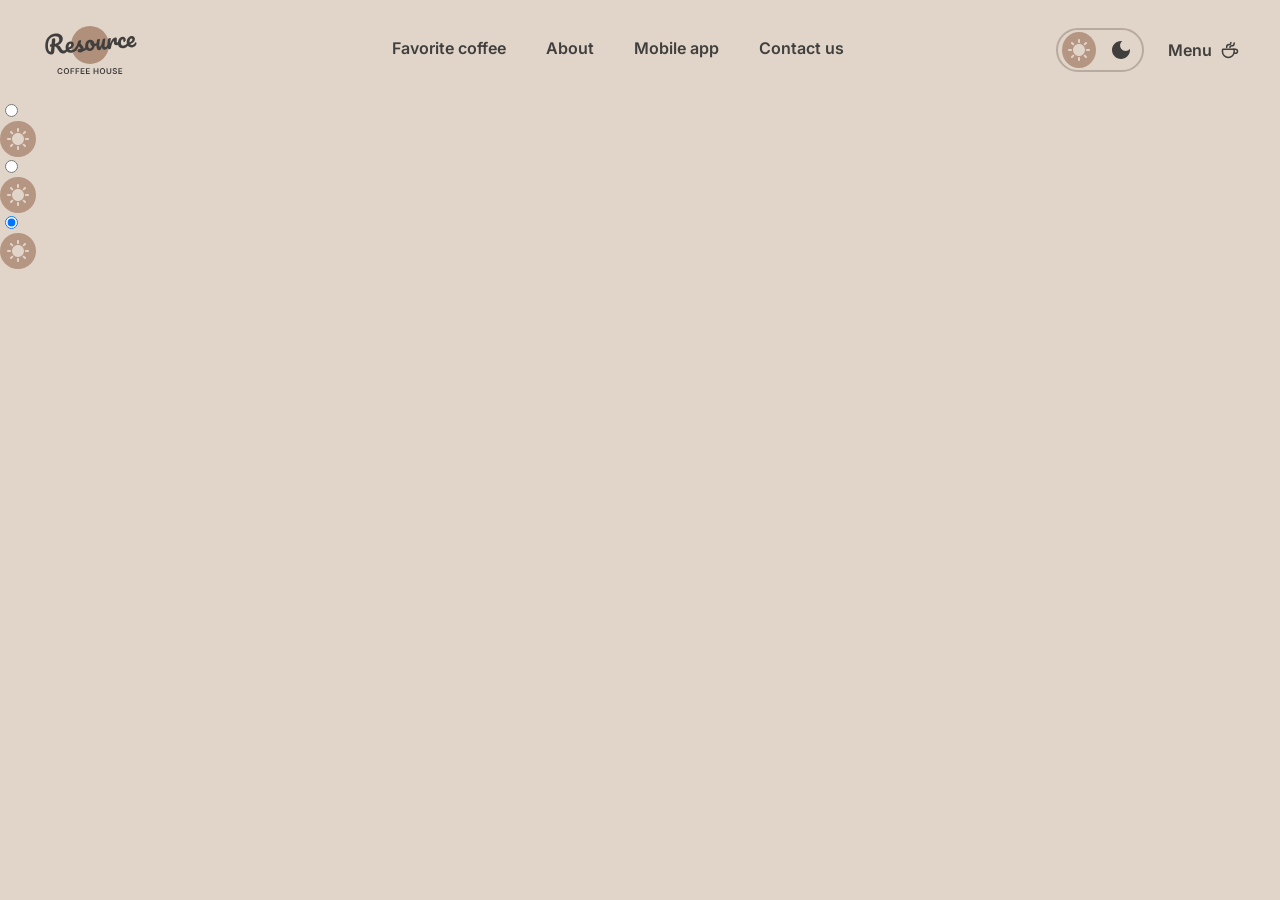
==== menu.html @ 15c205c2 "add: footer , init menu.html, menu.css" ====
<!DOCTYPE html>
<html lang="en">
<head>
    <meta charset="UTF-8">
    <meta name="viewport" content="width=device-width, initial-scale=1.0">
    <title>Document</title>
    <link rel="stylesheet" href="./css/style.css">
</head>
<body>
    <header  class="header">
   
        <div class="wrapper">
            <div class="header__wrapper">
                <div class="header__logo">
                    <a href="/" class="header__logo-link">
                        <img src="./img/svg/logo.svg" alt="COFFE HOUSE" class="header__logo-pic">
                    </a>
                </div>
                <nav class="header__navlog">
                      <ul class="header__list">
                        <li class="header__item">
                            <a href="#!" class="header__link">Favorite coffee</a>
                        </li>
                        <li class="header__item">
                            <a href="#!" class="header__link">About</a>
                        </li>
                        <li class="header__item">
                            <a href="#!" class="header__link">Mobile app</a>
                        </li>
                        <li class="header__item">
                            <a href="#!" class="header__link">Contact us</a>
                        </li>
                      </ul>  
                </nav>
                 <div class="header__action">
                    <div class="theme-switch">
                        <input type="radio" name="theme" id="light" checked>
                        <label for="light" class="theme-option sun"><img src="./img/svg/Sun.svg" alt="Sun" class="header__sun-pic"></label>
                      
                        <input type="radio" name="theme" id="dark">
                        <label for="dark" class="theme-option moon"><img src="./img/svg/Moon.svg" alt="Moon" class="header__moon-pic"></label>
                      </div>
                    <div class="header__action-coffe">
                        <a href="#!" class="header__coffe-link">Menu</a>
                        <img src="./img/svg/coffee-cup.svg" alt="COFFE CUP" class="header__coffe-pic">
                    </div>
                </div>
            </div>
        </div>
   </header>
   <main class="main">
<div class="main-wrapper">
    <div class="offer">
        <h1 class="offer__title"></h1>
        <div class="offer-switch">
            <input type="radio" name="theme" id="coffee" checked>
            <label for="light" class="theme-option sun"><img src="./img/svg/Sun.svg" alt="Sun" class="header__sun-pic"></label>

            <input type="radio" name="theme" id="light" checked>
            <label for="light" class="theme-option sun"><img src="./img/svg/Sun.svg" alt="Sun" class="header__sun-pic"></label>

            <input type="radio" name="theme" id="light" checked>
            <label for="light" class="theme-option sun"><img src="./img/svg/Sun.svg" alt="Sun" class="header__sun-pic"></label>
        </div>
    </div>
</div>
   </main>
</body>
</html>
---- css/style.css ----
@import url("./menu.css");
/* inter-regular - latin */
/* inter-regular - latin */
@font-face {
    font-display: swap; /* Check https://developer.mozilla.org/en-US/docs/Web/CSS/@font-face/font-display for other options. */
    font-family: 'Inter';
    font-style: normal;
    font-weight: 400;
    src: url('../fonts/inter-v20-latin-regular.woff2') format('woff2'); /* Chrome 36+, Opera 23+, Firefox 39+, Safari 12+, iOS 10+ */
  }
  /* inter-500 - latin */
  @font-face {
    font-display: swap; /* Check https://developer.mozilla.org/en-US/docs/Web/CSS/@font-face/font-display for other options. */
    font-family: 'Inter';
    font-style: normal;
    font-weight: 500;
    src: url('../fonts/inter-v20-latin-500.woff2') format('woff2'); /* Chrome 36+, Opera 23+, Firefox 39+, Safari 12+, iOS 10+ */
  }
  /* inter-600 - latin */
  @font-face {
    font-display: swap; /* Check https://developer.mozilla.org/en-US/docs/Web/CSS/@font-face/font-display for other options. */
    font-family: 'Inter';
    font-style: normal;
    font-weight: 600;
    src: url('../fonts/inter-v20-latin-600.woff2') format('woff2'); /* Chrome 36+, Opera 23+, Firefox 39+, Safari 12+, iOS 10+ */
  }
  /* inter-600italic - latin */
  @font-face {
    font-display: swap; /* Check https://developer.mozilla.org/en-US/docs/Web/CSS/@font-face/font-display for other options. */
    font-family: 'Inter';
    font-style: italic;
    font-weight: 600;
    src: url('../fonts/inter-v20-latin-600italic.woff2') format('woff2'); /* Chrome 36+, Opera 23+, Firefox 39+, Safari 12+, iOS 10+ */
  }
  html {
    box-sizing: border-box;
    background-color: #E1D4C9;
  }
  *, *::before, *::after {
    box-sizing: inherit;
  }
  body {
    margin: 0 auto;
  }
  .header {
    margin-top: 20px; 
    margin-bottom: 20px;
  }
  .wrapper {
    margin-left: 40px;
    margin-right: 40px;
  }
  .header__wrapper {
    max-width: 1360px;
    max-height: 60px;
    margin: 0 auto;
    font-family: Inter;
    font-weight: 600;
    font-size: 16px;
    line-height: 150%;
    display: flex;
    justify-content: space-between;
  }
.header__list {
    list-style: none;
}
.header__link {
    text-decoration: none;
    color: #403F3D;
}
.header__list {
    display: flex;
    flex-wrap: wrap;
}
.header__item {
    margin-right: 40px;
}
.header__item:last-child {
    margin-right: 0;
}
.header__action {
    display: flex;
    justify-content:center;
    margin: 8px 0;
    max-height: 44px;
    max-width: 184px;
}
.header__action-coffe {
    display: flex;
    justify-content: end;
    margin-left: 24px;
    align-items: center;
}
.header__coffe-pic {
    margin-left: 8px;
    max-width: 20px;
    max-height: 20px;
}
.header__coffe-link {
    text-decoration: none;
    color: #403F3D;
}

  /* Переключатель темы start */
.theme-switch input {
    position: absolute;
    opacity: 0;
    pointer-events: none;
  }
 
  .theme-switch {
    display: flex;
    align-items: center;
    max-width: 88px;
    max-height: 44px;
    border: 2px solid #b9aaa0;
    border-radius: 50px;
    padding: 4px;
  }
  
  .theme-option {
    display: flex;
    align-items: center;
    justify-content: center;
    width: 36px;
    height: 36px;
    border-radius: 50%;
    color: #333;
    font-size: 42px;
    cursor: pointer;
    transition: 0.3s;
  }
  .moon {
    margin-left: 8px;
  }
  .sun {
    background: #b59682;
    color: white;
  }
  #dark:checked + .moon {
    background: #403F3D;
    color: white;
  }
 
  #dark:checked ~ .sun {
    background: transparent;
    color: #333;
  }
   /* Переключатель темы end */

   /* Hero section start */
   .hero {
    max-width: 1360px;
    max-height: 644px;
    padding: 100px;
    border-radius: 40px;
    background-image: url(../img/jpg/img-hero.jpg);
    background-size: cover;
    background-position: center;
    background-repeat: no-repeat;
   }
   .hero__offer {
    display: flex;
    max-height: 444px;
    max-width: 530px;
    flex-direction: column;
   }
   .hero__title {
    margin-bottom: 40px;
   }
   
   .hero__title-text {
    font-family: Inter;
    font-weight: 600;
    font-size: 72px;
    line-height: 105%;
    color: #E1D4C9;
    margin: 0 auto;
   }
   .hero__title-text-italic {
    font-style: italic;
    color: #B0907A;
   }
   .hero__description {
    font-family: Inter;
    font-weight: 400;
    font-size: 16px;
    line-height: 150%;
    color: #E1D4C9;
    margin-bottom: 40px;
    max-width: 530px;
    max-height: 72px;
    margin-top: 0px;
   }
 .hero__description-text {
    margin: 0px;
   }
   .hero {
    margin: 0 auto;
   }
   /* .hero__button {
    width: 200px;
    height: 64px;
    border-radius: 100px;
    background-color: #E1D4C9;
   } */
   .hero__button {
    display: flex;
    align-items: center;
    justify-content: center;

    width: 200px;
    height: 64px;
    box-sizing: border-box;

    border-radius: 100px;
    background-color: #e1d4c9;

    text-decoration: none;
    cursor: pointer;

    transition: background-color 0.3s ease;
}
   .hero__offer-button-text {
    font-family: Inter;
    font-weight: 600;
    font-size: 16px;
    line-height: 150%;
    color: #403F3D;
   }
   /* Hero section end */

   /* Slider section start */
   .favorite-coffee {
   margin: 0 auto;
   max-width: 1440px;
    max-height: 799px;
   }
   .wrapper-line {
    margin-top: 100px;
    margin-bottom: 100px;
    display: flex;
    align-items: center;
    flex-direction: column;
    max-width: 1440px;
    max-height: 799px;
   }
   .slider__title-text {
    font-family: Inter;
    font-size: 60px;
    font-weight: 600;
    line-height: 125%;
    color: #403F3D;
    max-height: 75px;
    margin: 0 auto;
   }
   .slider__title-text-italic {
font-style: italic;
    color: #B0907A;
   }
   .slider {
    display: flex;
    align-items: center;
    width: min(100%, 1360px);
  height: min(100vh, 799px);
  justify-content: space-between;

   }
   .arrow {
    width: 60px;
    height: 60px;
    border-radius: 100%;
   }
   #coffeeImage {
    object-fit: contain;
  filter: drop-shadow(0 12px 8px rgba(70, 45, 30, 0.25));
   }
   .coffeeTitle {
   font-family: Inter;
    font-size: 24px;
    font-weight: 600;
    line-height: 125%;
    color: #403F3D;
    margin-top: 20px;
    margin-bottom: 16px;
   }
   .slide {
    display: flex;
    flex-direction: column;
    align-items: center;
   }
   .coffeeDescription {
    font-family: Inter;
    font-size: 10px;
    font-weight: 400;
    line-height: 150%;
    color: #403F3D;
    margin-top: 0px;
    margin-bottom: 16px;
   }
   .coffeePrice {
font-family: Inter;
    font-size: 24px;
    font-weight: 600;
    line-height: 125%;
    color: #403F3D;
   }
   .about {
    margin: 0 auto;
    max-width: 1440px;
    max-height: 1325px;
   }
   .wrapper-about {
    display: flex;
    align-items: center;
    flex-direction: column;
   }
   .about__text {
    font-family: Inter;
    font-size: 60px;
    font-weight: 600;
    line-height: 125%;
    color: #403F3D;
    margin-top: 0;
    margin-bottom: 40px;
   }
.about__text-italic {
    font-style: italic;
    color: #B0907A;
}






.about__container {
    display: grid;
    grid-template-columns: 1fr 1fr;
    gap: 40px;

    max-width: 1360px;
    margin: 0 auto;
}

.about__column {
    display: flex;
    flex-direction: column;
    gap: 40px;
}

.about__column img {
    display: block;
    /* width: 100%; */
    object-fit: cover;
    border-radius: 20px;
}

/* Первый столбик: 1 и 3 */
.about__first-img {
    height: 590px;
    width: 660px;
}

.about__three-img {
    height: 430px;
    width: 660px;
}

/* Второй столбик: 2 и 4 */
.about__second-img {
    height: 430px;
    width: 660px;
}

.about__four-img {
    height: 590px;
    width: 660px;
}

.mobile__app {
    max-width: 1360px;
    max-height: 630px;
    margin: 0 auto;
}
.wrapper-mobile {
    margin-top: 100px;
    display: flex;
    align-items: center;
    flex-direction: row-reverse;
    gap: 100px;
}
.mobile__model {
    object-fit: cover;
}
.mobile__container {
    display: flex;
    flex-direction: column;
    gap: 40px;
}
.mobile__title {
    font-family: Inter;
    font-size: 60px;
    font-weight: 600;
    line-height: 125%;
    color: #403F3D;
    margin-top: 0;
    margin-bottom: 0;
}
.mobile__title-italic {
    font-style: italic;
    color: #B0907A;
}
.mobile__text {
    font-family: Inter;
    font-size: 16px;
    font-weight: 400;
    line-height: 150%;
    color: #403F3D;
    margin-top: 0;
    margin-bottom: 0;
}

.mobile__buttons {
    display: flex;
    flex-direction: row;
    gap: 20px
}
.store-button {
    display: inline-flex;
    align-items: center;
    gap: 8px;

    width: 200px;
    height: 64px;
    padding: 20px 12px;

    box-sizing: border-box;
    border: 1px solid #70675f;
    border-radius: 40px;

    background-color: transparent;
    color: #403b37;
    text-decoration: none;

    transition: 0.3s ease;
}

.store-button:hover {
    background-color: #70675f;
    color: #ffffff;
}

.store-button__icon {
    object-fit: contain;
}

.button__content {
    display: flex;
    flex-direction: column;
    gap: 3px;
}

.button__available {
    font-family: Inter;
    font-size: 10px;
    font-weight: 600;
    line-height: 140%;
    color: #403F3D;
}

.button__name {
    font-family: Inter;
    font-size: 16px;
    font-weight: 600;
    line-height: 150%;
    color: #403F3D;
}


.footer {
    max-width: 1440px;
    margin: 0 auto;
}
.wrapper-footer {
margin: 100px 40px 40px 40px;
}
.contacts {
    max-width: 1360px;
    max-height: 450px;
    padding: 100px;
    display: flex;
    flex-direction: row;
    background-color: #665F55;
    border-radius: 40px;
    gap: 100px;
    align-items: center;

}
.contacts-title {
    font-family: Inter;
    font-size: 60px;
    font-weight: 600;
    line-height: 125%;
    color: #E1D4C9;
    margin-top: 0px;
    margin-bottom: 0px;
}
.contacts-italic {
    font-style: italic;
    color: #B0907A;
}
.contacts__offer {
    display: flex;
    flex-direction: column;
    gap: 40px;
}
.social {
    width: 60px;
    height: 60px;
    border-radius: 100%;
    border: 1px solid #C1B6AD;
    background-color: #665F55;
}
.contacts-social {
    display: flex;
    flex-direction: row;
    gap: 12px;
}
.contacts__info{
    display: flex;
    flex-direction: column;
    gap: 40px;
    max-width: 530px;
max-height: 186px;
align-items: flex-start;
}
.contacts__info-title{
font-family: Inter;
font-weight: 600;
font-size: 24px;
line-height: 125%;
color: #E1D4C9;
margin-top: 0px;
margin-bottom: 0px;
}
.contacts__item {
    font-family: Inter;
font-weight: 600;
font-size: 16px;
line-height: 150%;
color: #E1D4C9;
list-style: none;
}
.phone-link {
    text-decoration: none;
    color: #E1D4C9;
}
.contacts__list {
    display: flex;
    flex-direction: column;
    gap: 16px;
    margin: 0;
    padding: 0;
}
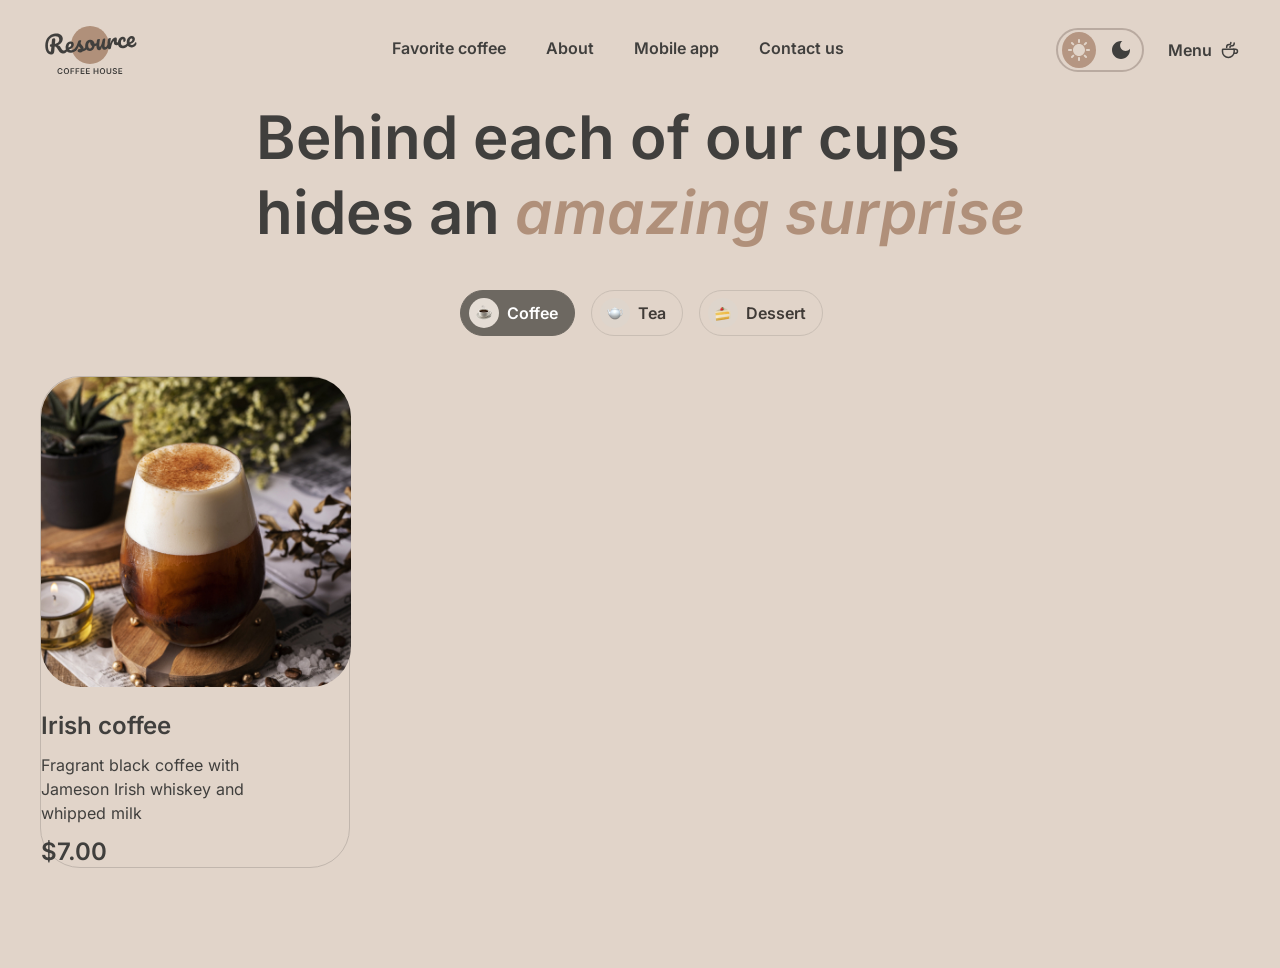
==== commit 7c775df1: "add: header, main menu" ====
--- a/menu.html
+++ b/menu.html
@@ -51,19 +51,46 @@
    <main class="main">
 <div class="main-wrapper">
     <div class="offer">
-        <h1 class="offer__title"></h1>
-        <div class="offer-switch">
-            <input type="radio" name="theme" id="coffee" checked>
-            <label for="light" class="theme-option sun"><img src="./img/svg/Sun.svg" alt="Sun" class="header__sun-pic"></label>
+        <h2 class="offer__title">Behind each of our cups<br>hides an <span class="offer__title-italic">amazing surprise</span></h2>
+        <div class="category-buttons">
+  <button class="category-button active">
+    <span class="icon-circle">
+      <img src="./img/png/icon1.png" alt="coffee" class="icon">
+    </span>
+    <span>Coffee</span>
+  </button>
 
-            <input type="radio" name="theme" id="light" checked>
-            <label for="light" class="theme-option sun"><img src="./img/svg/Sun.svg" alt="Sun" class="header__sun-pic"></label>
+  <button class="category-button">
+    <span class="icon-circle">
+      <img src="./img/png/icon2.png" alt="tea" class="icon">
+    </span>
+    <span>Tea</span>
+  </button>
 
-            <input type="radio" name="theme" id="light" checked>
-            <label for="light" class="theme-option sun"><img src="./img/svg/Sun.svg" alt="Sun" class="header__sun-pic"></label>
-        </div>
+  <button class="category-button">
+    <span class="icon-circle">
+      <img src="./img/png/icon3.png" alt="dessert" class="icon">
+    </span>
+    <span>Dessert</span>
+  </button>
+</div>
     </div>
 </div>
+<section class="grid">
+    <div class="wrapper-grid">
+    <article class="card">
+  <img src="/img/jpg/coffee-1.jpg" alt="Coffee-1" class="card-img">
+
+  <div class="card-content">
+   <div class="card__content-text">
+     <h2 class="card__title">Irish coffee</h2>
+    <p class="card__text">Fragrant black coffee with<br> Jameson Irish whiskey and<br> whipped milk</p>
+   </div>
+    <strong class="card__price">$7.00</strong>
+  </div>
+</article>
+    </div>
+</section>
    </main>
 </body>
 </html>
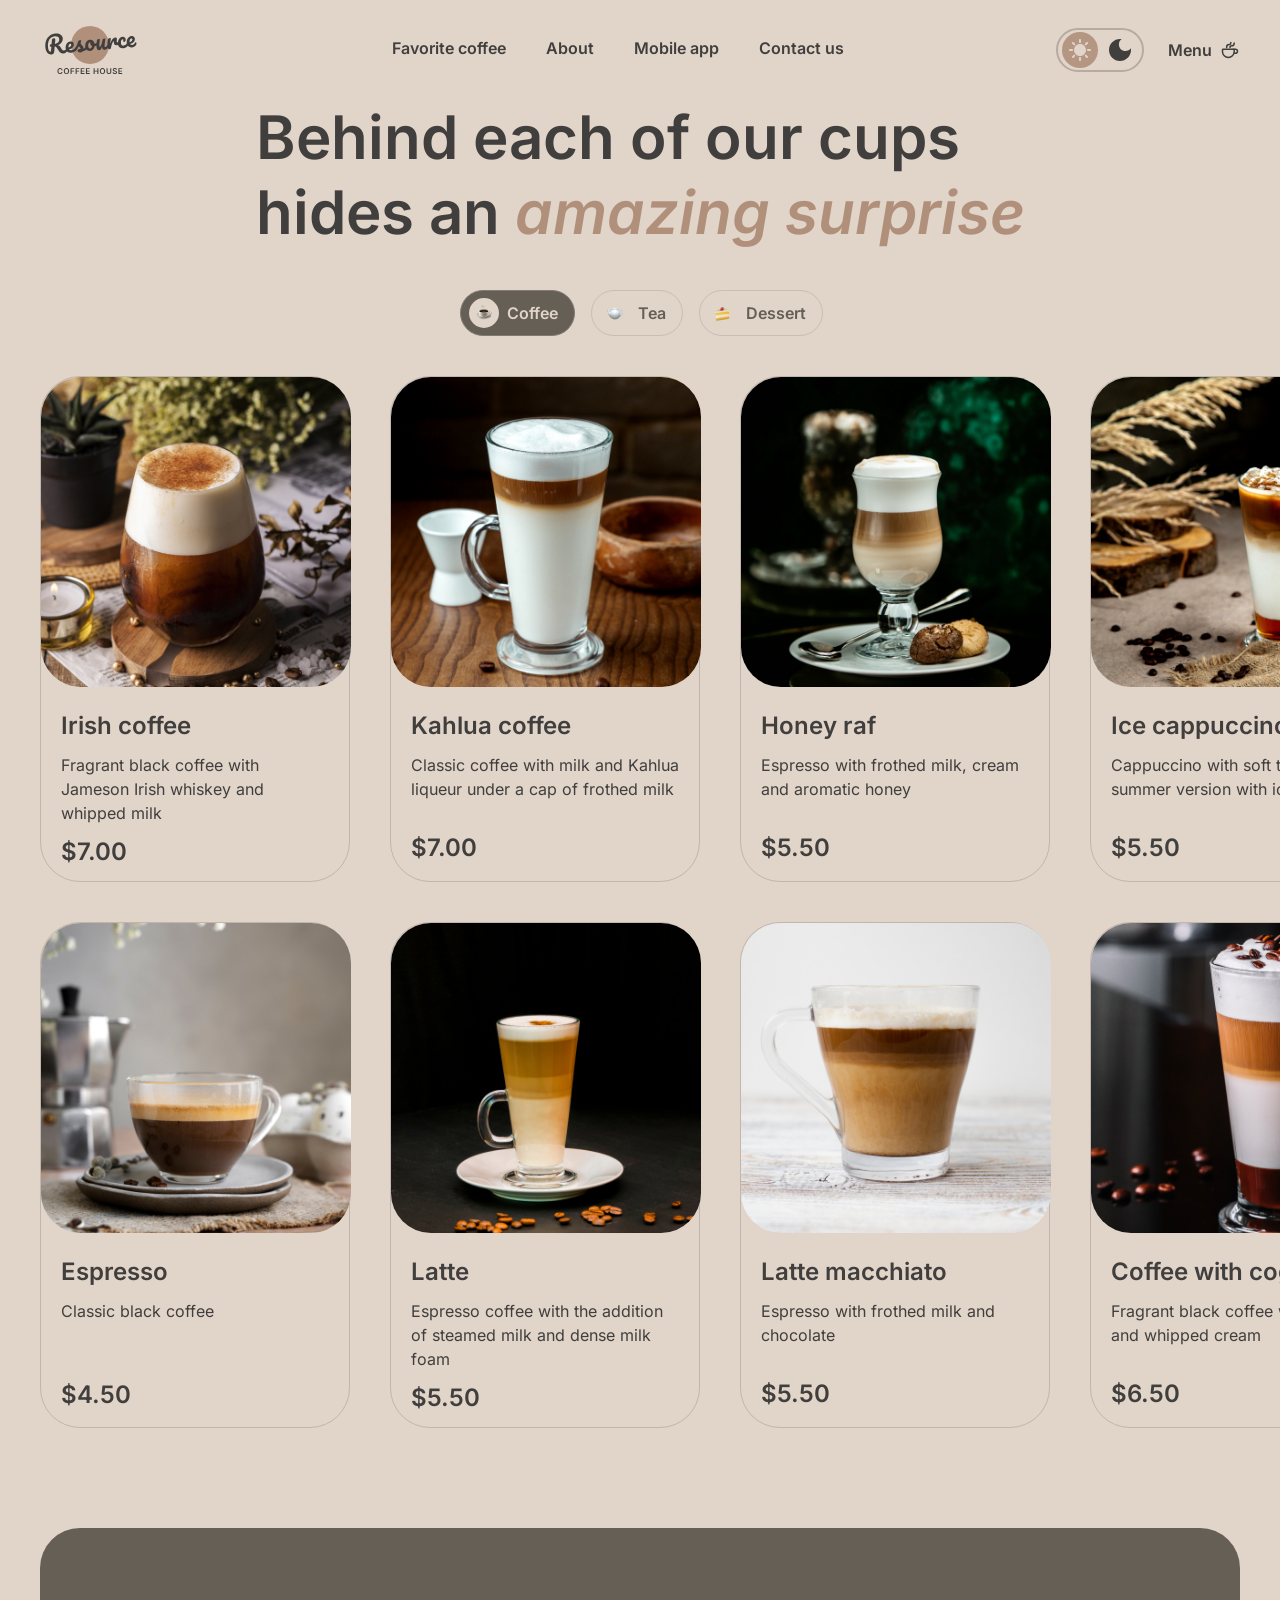
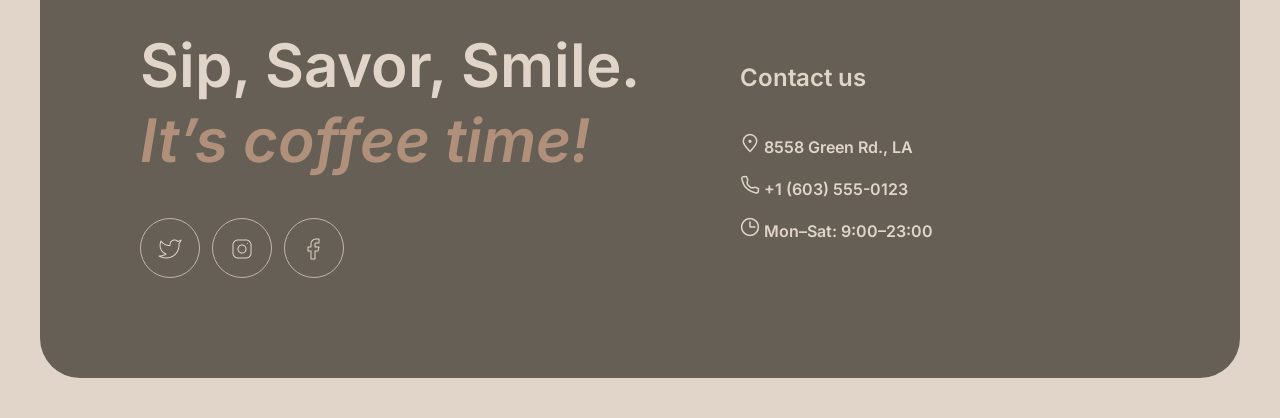
==== commit 23e53bee: "add: menu , dark theme fix: link and button" ====
--- a/menu.html
+++ b/menu.html
@@ -17,21 +17,21 @@
                     </a>
                 </div>
                 <nav class="header__navlog">
-                      <ul class="header__list">
-                        <li class="header__item">
-                            <a href="#!" class="header__link">Favorite coffee</a>
-                        </li>
-                        <li class="header__item">
-                            <a href="#!" class="header__link">About</a>
-                        </li>
-                        <li class="header__item">
-                            <a href="#!" class="header__link">Mobile app</a>
-                        </li>
-                        <li class="header__item">
-                            <a href="#!" class="header__link">Contact us</a>
-                        </li>
-                      </ul>  
-                </nav>
+                    <ul class="header__list">
+                      <li class="header__item">
+                          <a href="#favorite" class="header__link">Favorite coffee</a>
+                      </li>
+                      <li class="header__item">
+                          <a href="#about" class="header__link">About</a>
+                      </li>
+                      <li class="header__item">
+                          <a href="#mobile" class="header__link">Mobile app</a>
+                      </li>
+                      <li class="header__item">
+                          <a href="#contact" class="header__link">Contact us</a>
+                      </li>
+                    </ul>  
+              </nav>
                  <div class="header__action">
                     <div class="theme-switch">
                         <input type="radio" name="theme" id="light" checked>
@@ -60,14 +60,14 @@
     <span>Coffee</span>
   </button>
 
-  <button class="category-button">
+  <button class="category-button disable">
     <span class="icon-circle">
       <img src="./img/png/icon2.png" alt="tea" class="icon">
     </span>
     <span>Tea</span>
   </button>
 
-  <button class="category-button">
+  <button class="category-button disable">
     <span class="icon-circle">
       <img src="./img/png/icon3.png" alt="dessert" class="icon">
     </span>
@@ -86,11 +86,122 @@
      <h2 class="card__title">Irish coffee</h2>
     <p class="card__text">Fragrant black coffee with<br> Jameson Irish whiskey and<br> whipped milk</p>
    </div>
-    <strong class="card__price">$7.00</strong>
+    <h3 class="card__price">$7.00</h3>
   </div>
 </article>
+<article class="card">
+    <img src="/img/jpg/coffee-2.jpg" alt="Coffee-1" class="card-img">
+  
+    <div class="card-content">
+     <div class="card__content-text">
+       <h2 class="card__title">Kahlua coffee</h2>
+      <p class="card__text">Classic coffee with milk and Kahlua <br> liqueur under a cap of frothed milk</p>
+     </div>
+      <h3 class="card__price price">$7.00</h3>
+    </div>
+  </article>
+  <article class="card">
+    <img src="/img/jpg/coffee-3.jpg" alt="Coffee-1" class="card-img">
+  
+    <div class="card-content">
+     <div class="card__content-text">
+       <h2 class="card__title">Honey raf</h2>
+      <p class="card__text">Espresso with frothed milk, cream <br> and aromatic honey</p>
+     </div>
+      <h3 class="card__price price">$5.50</h3>
+    </div>
+  </article>
+  <article class="card">
+    <img src="/img/jpg/coffee-4.jpg" alt="Coffee-1" class="card-img">
+  
+    <div class="card-content">
+     <div class="card__content-text">
+       <h2 class="card__title">Ice cappuccino</h2>
+      <p class="card__text">Cappuccino with soft thick foam in <br> summer version with ice</p>
+     </div>
+      <h3 class="card__price price">$5.50</h3>
+    </div>
+  </article>
+
+  <article class="card">
+    <img src="/img/jpg/coffee-5.jpg" alt="Coffee-1" class="card-img">
+  
+    <div class="card-content">
+     <div class="card__content-text">
+       <h2 class="card__title">Espresso</h2>
+      <p class="card__text">Classic black coffee</p>
+     </div>
+      <h3 class="card__price pricemini">$4.50</h3>
+    </div>
+  </article>
+  <article class="card">
+      <img src="/img/jpg/coffee-6.jpg" alt="Coffee-1" class="card-img">
+    
+      <div class="card-content">
+       <div class="card__content-text">
+         <h2 class="card__title">Latte</h2>
+        <p class="card__text">Espresso coffee with the addition <br> of steamed milk and dense milk <br> foam</p>
+       </div>
+        <h3 class="card__price">$5.50</h3>
+      </div>
+    </article>
+    <article class="card">
+      <img src="/img/jpg/coffee-7.jpg" alt="Coffee-1" class="card-img">
+    
+      <div class="card-content">
+       <div class="card__content-text">
+         <h2 class="card__title">Latte macchiato</h2>
+        <p class="card__text">Espresso with frothed milk and <br> chocolate</p>
+       </div>
+        <h3 class="card__price price">$5.50</h3>
+      </div>
+    </article>
+    <article class="card">
+      <img src="/img/jpg/coffee-8.jpg" alt="Coffee-1" class="card-img">
+    
+      <div class="card-content">
+       <div class="card__content-text">
+         <h2 class="card__title">Coffee with cognac</h2>
+        <p class="card__text">Fragrant black coffee with cognac <br> and whipped cream</p>
+       </div>
+        <h3 class="card__price price">$6.50</h3>
+      </div>
+    </article>
     </div>
 </section>
    </main>
+   <footer class="footer">
+    <div class="wrapper-footer">
+     <div class="contacts">
+<div class="contacts__offer">
+ <h3 class="contacts-title">Sip, Savor, Smile.<br> <span class="contacts-italic">It’s coffee time!</span></h3>
+ <div class="contacts-social">
+     <button class="social social-first-" aria-label="Предыдущий"><img src="./img/png/twitter.png" alt="twitter" class="twitter"></button>
+     <button class="social social-second-" aria-label="Предыдущий"><img src="./img/png/instagram.png" alt="instagram" class="instagram"></button>
+     <button class="social social-three-" aria-label="Предыдущий"><img src="./img/png/facebook.png" alt="facebook" class="facebook"></button>
+ </div>
+</div>
+<div class="contacts__info">
+ <h5 class="contacts__info-title">Contact us</h5>
+ <ul class="contacts__list">
+    <li class="contacts__item">
+        <span class="contacts__icon"><img src="./img/png/pin-alt.png" alt="pin-alt" class="pinalt"></span>
+         <a href="#!"  class="maps-link">8558 Green Rd., LA</a>
+    </li>
+
+     <li class="contacts__item">
+         <span class="contacts__icon"><img src="./img/png/phone.png" alt="phone" class="phone"></span>
+         <a href="tel:+16035550123"  class="phone-link">+1 (603) 555-0123</a>
+     </li>
+
+     <li class="contacts__item">
+         <span class="contacts__icon"><img src="./img/png/clock.png" alt="clock" class="clock"></span>
+         <span>Mon–Sat: 9:00–23:00</span>
+     </li>
+ </ul>
+</div>
+     </div>
+    </div>
+ </footer>
 </body>
 </html>
--- a/css/style.css
+++ b/css/style.css
@@ -1,4 +1,12 @@
 @import url("./menu.css");
+@import url("./dark.css");
+:root {
+    --body-background: #e1d4c9;
+    --body-color: #292826;
+    --link-color: #403f3d;
+  }
+  
+  /* Цвет после выбора dark */
 /* inter-regular - latin */
 /* inter-regular - latin */
 @font-face {
@@ -34,17 +42,23 @@
   }
   html {
     box-sizing: border-box;
-    background-color: #E1D4C9;
+     scroll-behavior: smooth;
   }
   *, *::before, *::after {
     box-sizing: inherit;
   }
   body {
     margin: 0 auto;
+    background-color: var(--body-background);
+  
+    transition:
+      background-color 0.3s ease,
+      color 0.3s ease;
   }
   .header {
     margin-top: 20px; 
     margin-bottom: 20px;
+    color: var(--body-color);
   }
   .wrapper {
     margin-left: 40px;
@@ -64,10 +78,30 @@
 .header__list {
     list-style: none;
 }
+
 .header__link {
+    position: relative;
+    display: inline-block;
+    color: #403f3d;
     text-decoration: none;
-    color: #403F3D;
-}
+  }
+.header__link::after {
+    content: "";
+    position: absolute;
+    left: 0;
+    bottom: -5px;
+    width: 100%;
+    height: 2px;
+    background-color: #403F3D;
+  
+    transform: scaleX(0);
+    transform-origin: left;
+    transition: transform 0.2s ease;
+  }
+  
+  .header__link:hover::after {
+    transform: scaleX(1);
+  }
 .header__list {
     display: flex;
     flex-wrap: wrap;
@@ -96,58 +130,100 @@
     max-width: 20px;
     max-height: 20px;
 }
+
 .header__coffe-link {
+    position: relative;
+    display: inline-block;
+    color: #403f3d;
     text-decoration: none;
-    color: #403F3D;
-}
-
-  /* Переключатель темы start */
-.theme-switch input {
+  }
+  .header__coffe-link::after {
+    content: "";
     position: absolute;
+    left: 0;
+    bottom: -5px;
+    width: 165%;
+    height: 2px;
+    background-color: #403f3d;
+  
+    transform: scaleX(0);
+    transform-origin: left;
+    transition: transform 0.3s ease;
+  }
+  
+  .header__coffe-link:hover::after {
+    transform: scaleX(1);
+  }
+  .theme-switch {
+    display: inline-flex;
+    align-items: center;
+    gap: 4px;
+  
+    padding: 4px;
+    border: 2px solid #b9aaa0;
+    border-radius: 50px;
+  }
+  
+  .theme-switch input {
+    position: absolute;
+    width: 1px;
+    height: 1px;
     opacity: 0;
     pointer-events: none;
   }
- 
-  .theme-switch {
-    display: flex;
-    align-items: center;
-    max-width: 88px;
-    max-height: 44px;
-    border: 2px solid #b9aaa0;
-    border-radius: 50px;
-    padding: 4px;
-  }
   
   .theme-option {
     display: flex;
     align-items: center;
     justify-content: center;
+  
     width: 36px;
     height: 36px;
     border-radius: 50%;
-    color: #333;
-    font-size: 42px;
+  
     cursor: pointer;
-    transition: 0.3s;
-  }
+    transition:
+      background-color 0.3s ease,
+      filter 0.3s ease;
+  }
+  .sun {
+    background-color: #b59682;
+  }
+  
   .moon {
-    margin-left: 8px;
-  }
-  .sun {
-    background: #b59682;
-    color: white;
-  }
-  #dark:checked + .moon {
-    background: #403F3D;
-    color: white;
-  }
- 
-  #dark:checked ~ .sun {
-    background: transparent;
-    color: #333;
-  }
-   /* Переключатель темы end */
-
+    background-color: transparent;
+  }
+  .theme-switch:has(#dark:checked) .sun,
+  .theme-switch:has(#dark:checked) .moon {
+    background-color: #665f55;
+  }
+  .theme-switch:has(#dark:checked) .header__moon-pic {
+    filter: brightness(0) saturate(100%)
+      invert(87%)
+      sepia(13%)
+      saturate(390%)
+      hue-rotate(343deg)
+      brightness(104%)
+      contrast(91%);
+  }
+  .theme-switch:has(#light:checked) .sun {
+    background-color: #b59682;
+  }
+  
+  .theme-switch:has(#light:checked) .moon {
+    background-color: transparent;
+  }
+  
+  .theme-switch:has(#light:checked) .header__moon-pic {
+    filter: none;
+  }
+  
+  .header__sun-pic,
+  .header__moon-pic {
+    display: block;
+    width: 22px;
+    height: 22px;
+  }
    /* Hero section start */
    .hero {
     max-width: 1360px;
@@ -198,17 +274,10 @@
    .hero {
     margin: 0 auto;
    }
-   /* .hero__button {
-    width: 200px;
-    height: 64px;
-    border-radius: 100px;
-    background-color: #E1D4C9;
-   } */
    .hero__button {
     display: flex;
     align-items: center;
     justify-content: center;
-
     width: 200px;
     height: 64px;
     box-sizing: border-box;
@@ -221,6 +290,22 @@
 
     transition: background-color 0.3s ease;
 }
+.main__coffe-pic {
+    margin-left: 8px;
+    width: 0;
+  height: 0;
+  opacity: 0;
+  object-fit: contain;
+  transition:
+    width 0.3s ease,
+    height 0.3s ease,
+    opacity 0.3s ease;
+}
+.hero__button:hover .main__coffe-pic {
+    width: 20px;
+    height: 20px;
+    opacity: 1;
+  }
    .hero__offer-button-text {
     font-family: Inter;
     font-weight: 600;
@@ -270,6 +355,12 @@
     width: 60px;
     height: 60px;
     border-radius: 100%;
+    border: 1px solid #665F55;
+    background-color: #E1D4C9;
+   }
+   .arrow:hover {
+    background-color: #665F55;
+    color: #E1D4C9;
    }
    #coffeeImage {
     object-fit: contain;
@@ -289,6 +380,27 @@
     flex-direction: column;
     align-items: center;
    }
+   .slider__indicators {
+    display: flex;
+    justify-content: center;
+    align-items: center;
+    gap: 12px;
+    margin-top: 40px;
+  }
+  .slider__indicator {
+    width: 40px;
+    height: 4px;
+    padding: 0;
+    border: none;
+    border-radius: 10px;
+    background-color: #C1B6AD;
+    cursor: pointer;
+    transition: background-color 0.3s ease;
+  }
+  
+  .slider__indicator--active {
+    background-color: #665F55;
+  }
    .coffeeDescription {
     font-family: Inter;
     font-size: 10px;
@@ -328,12 +440,6 @@
     font-style: italic;
     color: #B0907A;
 }
-
-
-
-
-
-
 .about__container {
     display: grid;
     grid-template-columns: 1fr 1fr;
@@ -351,23 +457,24 @@
 
 .about__column img {
     display: block;
-    /* width: 100%; */
     object-fit: cover;
     border-radius: 20px;
 }
-
-/* Первый столбик: 1 и 3 */
+.about-img {
+    transition: transform 0.3s ease;
+}
 .about__first-img {
     height: 590px;
     width: 660px;
 }
+.about-img:hover {
+    transform: translateY(-8px);
+}
 
 .about__three-img {
     height: 430px;
     width: 660px;
 }
-
-/* Второй столбик: 2 и 4 */
 .about__second-img {
     height: 430px;
     width: 660px;
@@ -440,16 +547,30 @@
     border-radius: 40px;
 
     background-color: transparent;
-    color: #403b37;
     text-decoration: none;
-
-    transition: 0.3s ease;
+    color: #403f3d;
+    transition:
+      color 0.3s ease,
+      background-color 0.3s ease,
+      transform 0.3s ease;
 }
 
 .store-button:hover {
-    background-color: #70675f;
-    color: #ffffff;
-}
+    color: #E1D4C9;
+    background-color: #665F55;
+    transform: translateY(-2px);
+  }
+  
+  .store-button:hover .store-button__icon,
+  .store-button:hover .market-button__icon {
+    filter: brightness(0) saturate(100%)
+          invert(87%)
+          sepia(10%)
+          saturate(450%)
+          hue-rotate(345deg)
+          brightness(94%)
+          contrast(88%);
+  }
 
 .store-button__icon {
     object-fit: contain;
@@ -460,13 +581,11 @@
     flex-direction: column;
     gap: 3px;
 }
-
 .button__available {
     font-family: Inter;
     font-size: 10px;
     font-weight: 600;
     line-height: 140%;
-    color: #403F3D;
 }
 
 .button__name {
@@ -474,10 +593,7 @@
     font-size: 16px;
     font-weight: 600;
     line-height: 150%;
-    color: #403F3D;
-}
-
-
+}
 .footer {
     max-width: 1440px;
     margin: 0 auto;
@@ -521,7 +637,28 @@
     border-radius: 100%;
     border: 1px solid #C1B6AD;
     background-color: #665F55;
-}
+padding-top: 5px;
+cursor: pointer;
+transition:
+  background-color 0.3s ease,
+  border-color 0.3s ease,
+  transform 0.3s ease;
+}
+.social img {
+    object-fit: contain;  
+    transition: filter 0.3s ease;
+  }
+
+  .social:hover {
+    background-color: #E1D4C9;
+    border-color: #E1D4C9;
+    transform: translateY(-3px);
+  }
+  
+  /* Тёмная иконка на светлом фоне */
+  .social:hover img {
+    filter: brightness(0) saturate(100%);
+  }
 .contacts-social {
     display: flex;
     flex-direction: row;
@@ -552,9 +689,35 @@
 color: #E1D4C9;
 list-style: none;
 }
+.maps-link,
 .phone-link {
-    text-decoration: none;
-    color: #E1D4C9;
+  position: relative;
+  display: inline-block;
+
+  color: #E1D4C9;
+  text-decoration: none;
+}
+.maps-link::after,
+.phone-link::after {
+  content: "";
+
+  position: absolute;
+  left: 0;
+  bottom: -5px;
+
+  width: 100%;
+  height: 2px;
+
+  background-color: #E1D4C9;
+
+  transform: scaleX(0);
+  transform-origin: left;
+  transition: transform 0.3s ease;
+}
+
+.maps-link:hover::after,
+.phone-link:hover::after {
+  transform: scaleX(1);
 }
 .contacts__list {
     display: flex;
